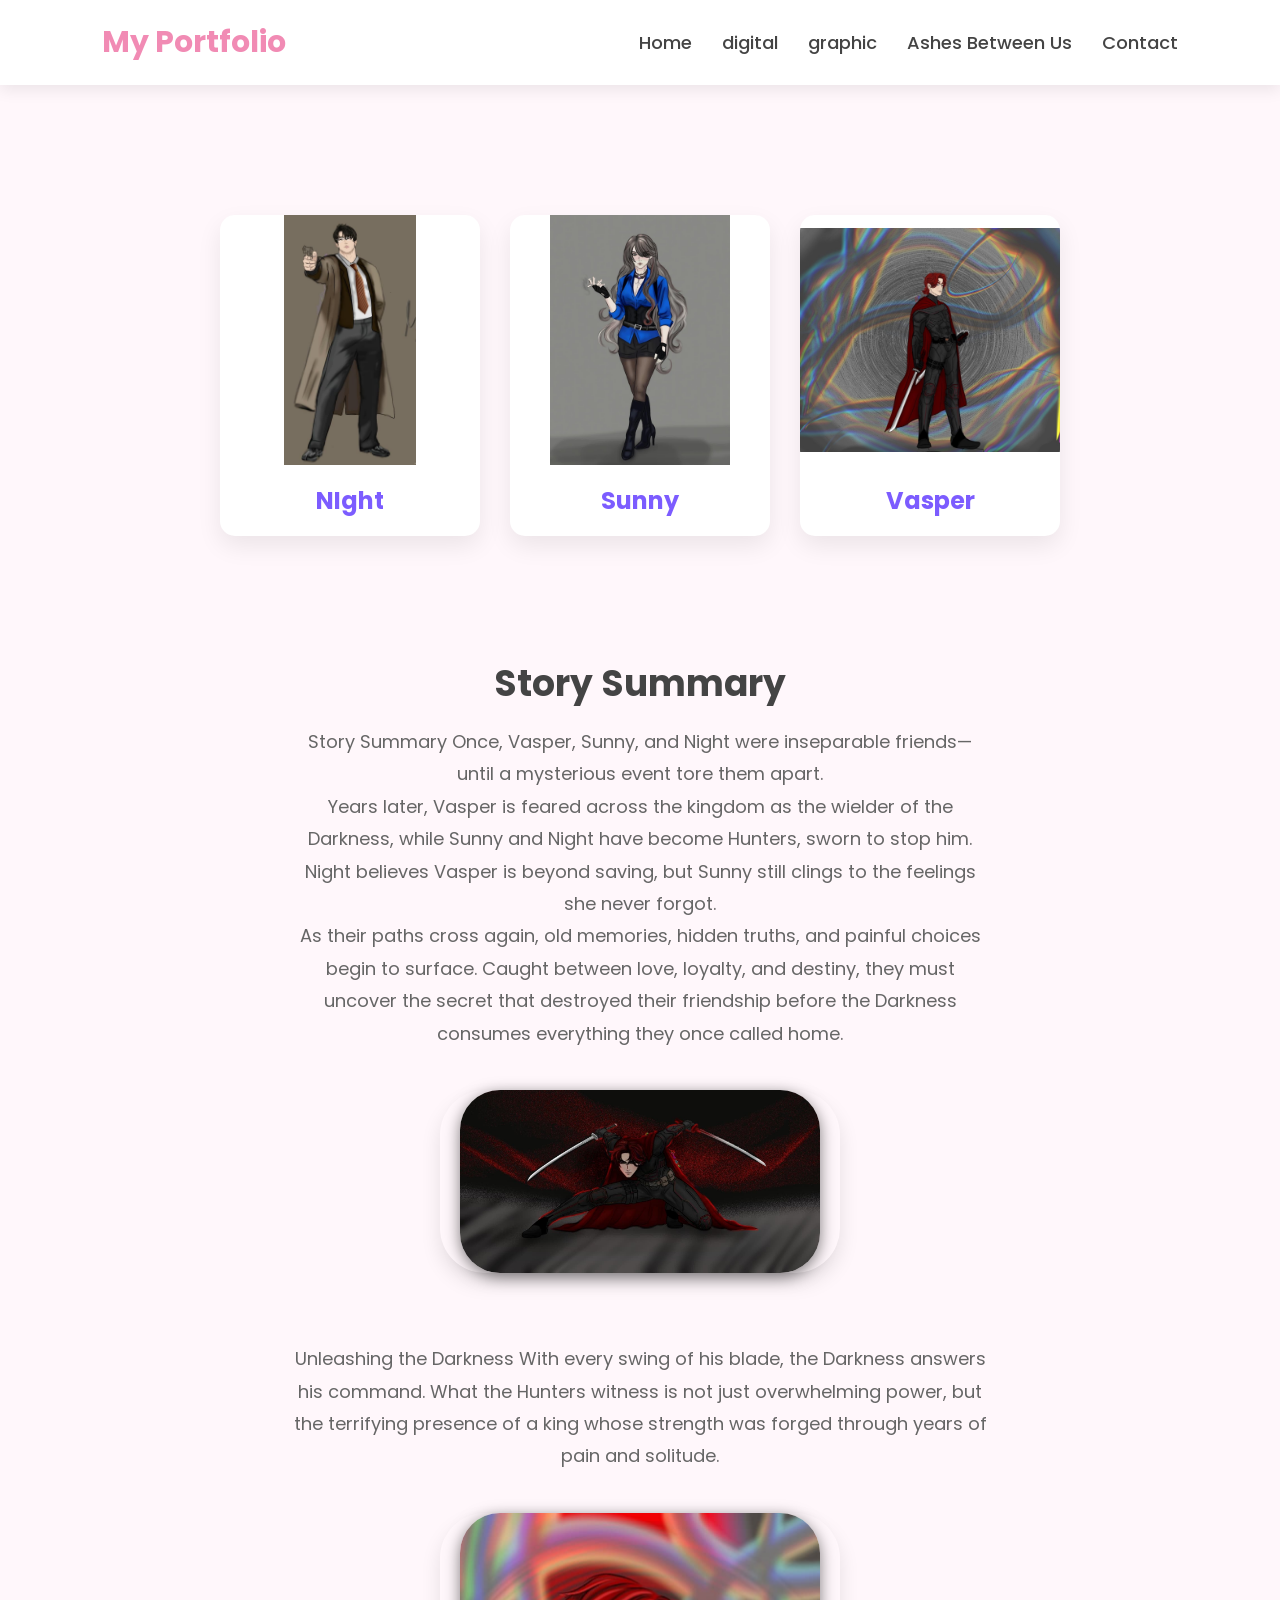
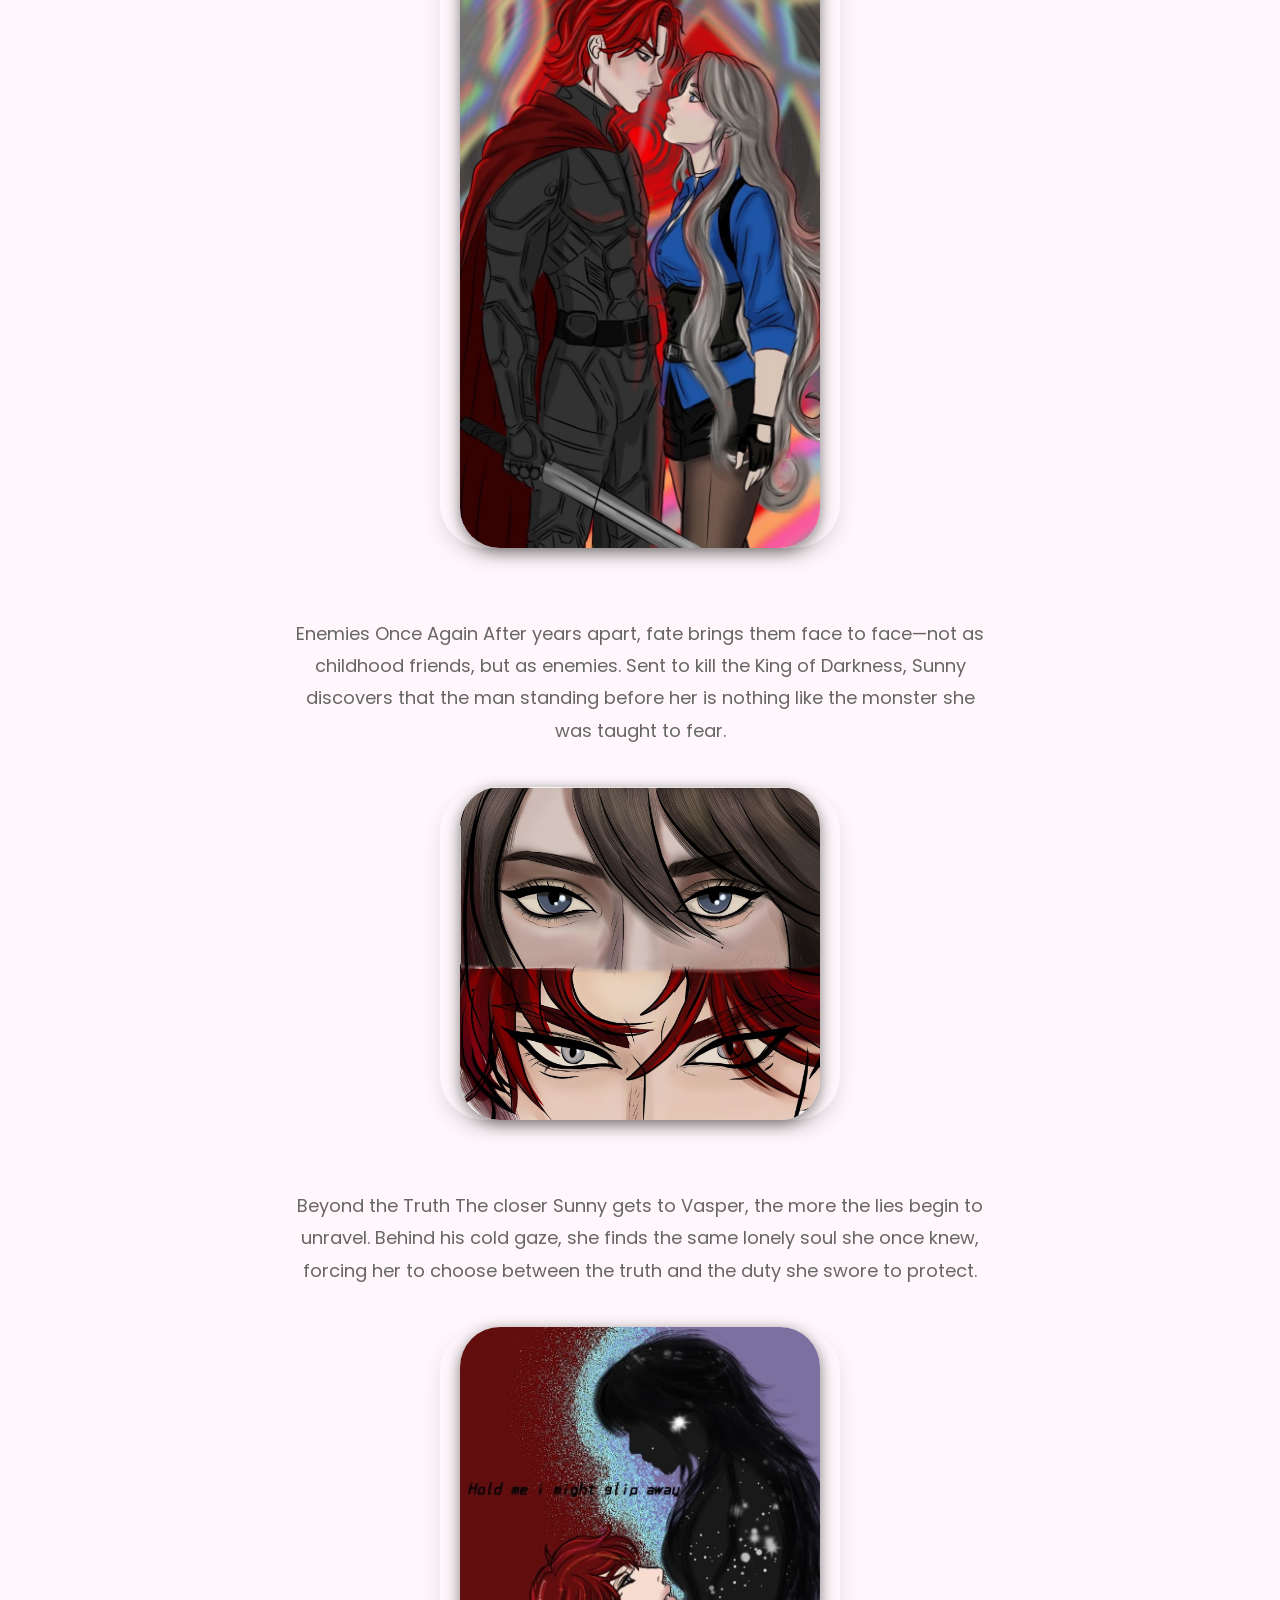
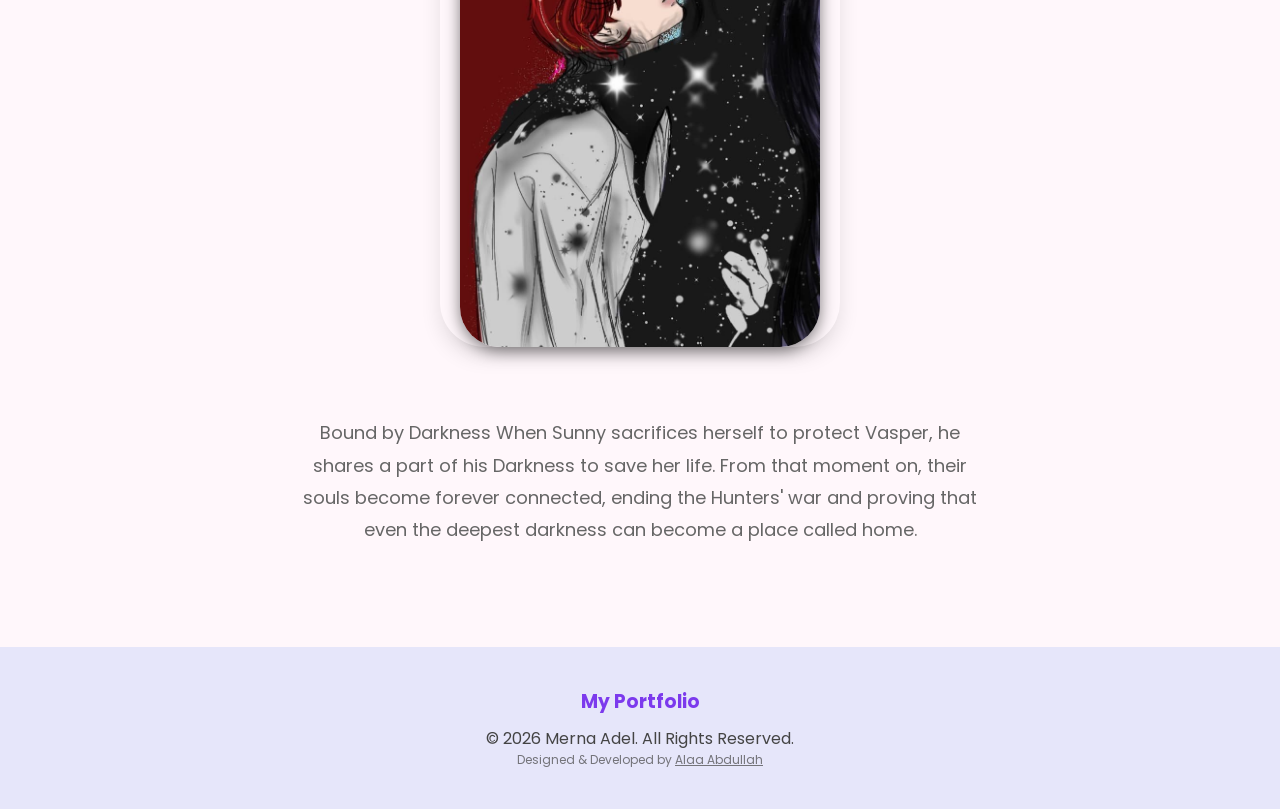
==== Ashes-Between-Us.html @ f7c8ef70 "Add files via upload" ====
<!DOCTYPE html>
<html lang="en">
<head>
<meta charset="UTF-8">
<meta name="viewport" content="width=device-width, initial-scale=1.0">
<title>Contact</title>

<link rel="stylesheet" href="style.css">
</head>
<body>

<nav class="navbar">

    <div class="logo">My Portfolio</div>

    <ul class="nav-links">
        <li><a href="index.html">Home</a></li>
        <li><a href="digital.html">digital</a></li>
        <li><a href="cgraphic.html">graphic</a></li>
        <li><a href="Ashes-Between-Us.html">Ashes Between Us</a></li>
        <li><a href="contact.html">Contact</a></li>
    </ul>

</nav>



<section class="story">

    <!-- أول 3 صور -->
  
    <div class="top-gallery">

    <div class="card">
        <img src="img/night.jpg" alt="">
        <h3>NIght</h3>
    </div>

    <div class="card">
        <img src="img/sunny.jpg" alt="">
        <h3>Sunny</h3>
    </div>

    <div class="card">
        <img src="img/vasper.jpg" alt="">
        <h3>Vasper</h3>
    </div>

</div>

</div>

    <!-- أول جزء -->
    <div class="story-content">
        <h2>Story Summary</h2>
        <p>
            Story Summary

Once, Vasper, Sunny, and Night were inseparable friends—until a mysterious event tore them apart.
        </p>
        <p>

Years later, Vasper is feared across the kingdom as the wielder of the Darkness, while Sunny and Night have become Hunters, sworn to stop him. Night believes Vasper is beyond saving, but Sunny still clings to the feelings she never forgot.

        </p>

        <p>
As their paths cross again, old memories, hidden truths, and painful choices begin to surface. Caught between love, loyalty, and destiny, they must uncover the secret that destroyed their friendship before the Darkness consumes everything they once called home.</p>
    </div>






    <div class="story-image">
        <img src="img/sief.jpg" alt="">
    </div>

    <!-- الجزء الثاني -->
    <div class="story-content">
       
        <p>
            Unleashing the Darkness
With every swing of his blade, the Darkness answers his command. What the Hunters witness is not just overwhelming power, but the terrifying presence of a king whose strength was forged through years of pain and solitude.
        </p>    
</div>

<div class="story-image">
        <img src="img/two.jpg" alt="">
    </div>

    <!-- الجزء الثاني -->
    <div class="story-content">
       
        <p>
            Enemies Once Again
After years apart, fate brings them face to face—not as childhood friends, but as enemies. Sent to kill the King of Darkness, Sunny discovers that the man standing before her is nothing like the monster she was taught to fear.
        </p>
</div>



   <div class="story-image">
        <img src="img/eyes.jpg" alt="">
    </div>

    <!-- الجزء الثاني -->
    <div class="story-content">
<p>Beyond the Truth
The closer Sunny gets to Vasper, the more the lies begin to unravel. Behind his cold gaze, she finds the same lonely soul she once knew, forcing her to choose between the truth and the duty she swore to protect.
</p>
</div>






<div class="story-image">
        <img src="img/stares.jpg" alt="">
    </div>

    <!-- الجزء الثاني -->
    <div class="story-content">
        
        <p>Bound by Darkness
When Sunny sacrifices herself to protect Vasper, he shares a part of his Darkness to save her life. From that moment on, their souls become forever connected, ending the Hunters' war and proving that even the deepest darkness can become a place called home.
        </p>
    </div>



</section>


<footer>

        <h3>My Portfolio</h3>

       <p>© 2026 Merna Adel. All Rights Reserved.</p>
<p style="font-size: 12px; opacity: 0.7;">
   Designed & Developed by <a href="https://github.com/alaaabdullah037-jpg" target="_blank" style="text-decoration: underline; color: inherit;">Alaa Abdullah</a>
</p>
    </footer>

    <script src="js/digital.js"></script>


</body>
</html>
---- style.css ----
/* Google Font */
@import url('https://fonts.googleapis.com/css2?family=Poppins:wght@300;400;500;600;700&display=swap');

*{
    margin:0;
    padding:0;
    box-sizing:border-box;
    font-family:'Poppins',sans-serif;
}

body{
    background:#f8cfe2;
    color:#444;
}

/* Navbar */

.navbar{
    display:flex;
    justify-content:space-between;
    align-items:center;
    padding:20px 8%;
    background:#E6E6FA;
    position:sticky;
    top:0;
    z-index:1000;
}

.logo{
    font-size:28px;
    font-weight:700;
    color:#8b5cf6;
}

.nav-links{
    display:flex;
    list-style:none;
    gap:25px;
}

.nav-links a{
    text-decoration:none;
    color:#555;
    font-weight:500;
    transition:.3s;
}

.nav-links a:hover{
    color:#c026d3;
}

/* Hero */

.hero{
   
    width: 100%;
    height: 400px;   /* أو 400px حسب ما تحبي */
    background-image: url("img/portfolio.jpeg");
    background-size: cover;
    background-position: center;
    background-repeat: no-repeat;
    display:flex;
    justify-content: center;
    align-items: center;
    text-align: center;
    position: relative;
}

.hero img {
    width: 100%;
    height: 350px;
    object-fit: cover;
    position: absolute;
    top: 0;
    left: 0;
    z-index: 1;
}

.hero-content h1{
    font-size:60px;
    margin-bottom:20px;
    color:#7c3aed;
}

.hero-content p{
    font-size:20px;
    max-width:700px;
    margin:auto;
    line-height:1.8;
}

.hero-btn{
    display:inline-block;
    margin-top:30px;
    padding:15px 35px;
    background:#d8b4fe;
    color:white;
    text-decoration:none;
    border-radius:30px;
    transition:.3s;
}

.hero-btn:hover{
    transform:translateY(-4px);
}

/* About */

.about{
    padding:100px 8%;
}

.about h2{
    text-align:center;
    font-size:42px;
    color:#7c3aed;
    margin-bottom:50px;
}

.about-container{
    display:flex;
    align-items:center;
    gap:50px;
    flex-wrap:wrap;
}

.about-image{
    flex:1;
}

.about-image img{
    width:100%;
    border-radius:20px;
}

.about-text{
    flex:1;
}

.about-text h3{
    font-size:32px;
    margin-bottom:20px;
}

.about-text p{
    margin-bottom:15px;
    line-height:1.8;
}

/* Featured */

.featured{
    padding:100px 8%;
    background:#faf5ff;
}

.featured h2{
    text-align:center;
    margin-bottom:50px;
    font-size:42px;
    color:#7c3aed;
}

.featured-cards{
    display:grid;
    grid-template-columns:
    repeat(auto-fit,minmax(280px,1fr));
    gap:30px;
}

.card{
    background:white;
    border-radius:20px;
    overflow:hidden;
    box-shadow:0 5px 20px rgba(0,0,0,.1);
    transition:.3s;
}

.card:hover{
    transform:translateY(-8px);
}

.card img{
    width:100%;
    height:260px;
    object-fit:cover;
}

.card h3{
    padding:15px;
    color:#7c3aed;
}

.card p{
    padding:0 15px 20px;
}

/* Footer */

footer{
    background:#E6E6FA;
    text-align:center;
    padding:40px;
}

footer h3{
    color:#7c3aed;
    margin-bottom:10px;
}

/* Responsive */

@media(max-width:768px){

    .navbar{
        flex-direction:column;
        gap:15px;
    }

    .nav-links{
        flex-wrap:wrap;
        justify-content:center;
    }

    .hero-content h1{
        font-size:40px;
    }

    .about-container{
        flex-direction:column;
    }

}




@media(max-width:768px){

    .hero{
        height: 80vh;
        padding: 20px;
    }

    .hero-content h1{
        font-size: 32px;
    }

    .hero-content p{
        font-size: 16px;
    }
}















.products-page{
    padding:80px 8%;
}

.products-page h1{
    text-align:center;
    margin-bottom:30px;
    color:#7c3aed;
}

.search-bar{
    width:100%;
    max-width:500px;
    display:block;
    margin:0 auto 40px;
    padding:15px;
    border:none;
    border-radius:30px;
    background:#f3e8ff;
    font-size:16px;
}

.products-grid{
    display:grid;
    grid-template-columns:
    repeat(auto-fit,minmax(300px,1fr));
    gap:30px;
}














.contact-page{
    padding:100px 8%;
}

.contact-page h1{
    text-align:center;
    color:#7c3aed;
    margin-bottom:40px;
}

.contact-form{
    max-width:700px;
    margin:auto;
    display:flex;
    flex-direction:column;
    gap:20px;
}

.contact-form input,
.contact-form textarea{
    padding:15px;
    border:none;
    border-radius:15px;
    background:#f3e8ff;
    font-size:16px;
}

.contact-form button{
    padding:15px;
    border:none;
    border-radius:15px;
    background:#d8b4fe;
    color:white;
    cursor:pointer;
    font-size:18px;
}

.contact-form button:hover{
    opacity:.9;
}







*{
    margin:0;
    padding:0;
    box-sizing:border-box;
    font-family:'Poppins',sans-serif;
}

body{

    background:#fff7fb;

}

/*================== NAVBAR ==================*/

.navbar{

    display:flex;
    justify-content:space-between;
    align-items:center;

    padding:20px 8%;

    background:white;

    box-shadow:0 5px 15px rgba(0,0,0,.08);

    position:sticky;

    top:0;

    z-index:1000;

}

.logo{

    font-size:30px;

    font-weight:bold;

    color:#f18bb4;

}

.nav-links{

    display:flex;

    list-style:none;

    gap:30px;

}

.nav-links a{

    text-decoration:none;

    color:#444;

    font-size:18px;

    transition:.3s;

}

.nav-links a:hover{

    color:#f18bb4;

}









/*================== PAGE ==================*/


/*================== HERO SECTION ==================*/

.hero-section {
    width: 100%;
    height: 70vh; 
    overflow: hidden; 
    position: relative;
    display: flex;
    justify-content: center;
    align-items: center;
}

.hero-image {
    width: 100%;
    height: 100% ;
    object-fit: cover; 
    display: block;
}

.products-page{

    width:90%;

    margin:auto;

    padding:50px 0;

}

.products-page h1{

    text-align:center;

    font-size:45px;

    color:#444;

    margin-bottom:30px;

}

/*================== SEARCH ==================*/

.search-bar{

    width:100%;

    max-width:500px;

    display:block;

    margin:0 auto 50px;

    padding:15px 20px;

    border:none;

    border-radius:30px;

    background:white;

    box-shadow:0 5px 15px rgba(0,0,0,.08);

    outline:none;

    font-size:17px;

}

/*================== PRODUCTS ==================*/

.products-grid{

    display:grid;

    grid-template-columns:repeat(auto-fit,minmax(320px,1fr));

    gap:35px;

}

/*================== CARD ==================*/

.product-card{

    background:white;

    border-radius:25px;

    overflow:hidden;

    box-shadow:0 10px 25px rgba(0,0,0,.08);

    transition:.4s;
    width: 250px;
    height: 400px;

}

.product-card:hover{

    transform:translateY(-10px);

}

/*================== SLIDER ==================*/

.slider{

    position:relative;

    display: flex;



    width:100%;

    height:340px;

    overflow:hidden;

}

.slide{

    width:100%;

    height:340px;

    object-fit:contain;

    display:none;

}

.slide.active{

    display:block;

}

/*================== ARROWS ==================*/

.prev,

.next{

    position:absolute;

    top:50%;

    transform:translateY(-50%);

    width:45px;

    height:45px;

    border:none;

    border-radius:50%;

    background:rgba(255,255,255,.8);

    cursor:pointer;

    font-size:25px;

    transition:.3s;

    z-index:10;

}

.prev{

    left:15px;

}

.next{

    right:15px;

}

.prev:hover,

.next:hover{

    background:#f18bb4;

    color:white;

}

/*================== TEXT ==================*/

.product-card h3{

    text-align:center;

    margin-top:25px;

    color:#444;

    font-size:28px;

}

.product-card p{

    text-align:center;

    padding:15px 25px;

    color:#888;

    line-height:1.7;

    font-size:15px;

}

/*================== BUTTON ==================*/

.buy-btn{

    display:block;

    margin:20px auto 30px;

    padding:13px 35px;

    border:none;

    background:#f5b5c6;

    color:white;

    border-radius:30px;

    cursor:pointer;

    transition:.3s;

}

.buy-btn:hover{

    background:#ec7fa7;

    transform:scale(1.05);

}

/*================== RESPONSIVE ==================*/

@media(max-width:768px){

.navbar{

    flex-direction:column;

    gap:20px;

}

.nav-links{

    flex-wrap:wrap;

    justify-content:center;

    gap:15px;

}

.products-page h1{

    font-size:35px;

}

.slider{

    height:280px;

}

.slide{

    height:280px;

}

}










/*================== graphic ==================*/

.hero{
    width:100%;
    height:70vh;
    display:flex;
    flex-direction:column;
    justify-content:center;
    align-items:center;
    background:linear-gradient(135deg,#fdf7ff,#e8d7ff,#d7c0ff);
    text-align:center;
}

.name{
    font-family:'Great Vibes', cursive;
    font-size:70px;
    color:#9b4d96;
    margin:0;
}

.title{
    font-family:'Cinzel', serif;
    font-size:80px;
    letter-spacing:8px;
    color:#4b3b68;
    margin:0;
    text-transform:uppercase;
}

.subtitle{
    font-family:'Poppins', sans-serif;
    font-size:22px;
    color:#666;
    letter-spacing:2px;
    margin-top:15px;
}

.search-bar{

    width:100%;

    max-width:500px;

    display:block;

    margin:0 auto 50px;

    padding:15px 20px;

    border:none;

    border-radius:30px;

    background:white;

    box-shadow:0 5px 15px rgba(0,0,0,.08);

    outline:none;

    font-size:17px;
}



.gallery{
    display:grid;
    grid-template-columns:repeat(auto-fit,minmax(280px,1fr));
    gap:30px;
    padding:50px;
}

.card{
    overflow:hidden;
    border-radius:20px;
    background:#fff;
    box-shadow:0 5px 20px rgba(0,0,0,0.1);
}

.card img{
    width:100%;
    height:380px;
    object-fit:cover;
    transition:0.5s;
}

.card:hover img{
    transform:scale(1.08);
}







/*================== story ==================*/

.story{
    max-width:1100px;
    margin:auto;
    padding:60px 20px;
}

/* أول 3 صور */
.top-gallery{
    display:grid;
    grid-template-columns:repeat(3,260px);
    justify-content: center;
    gap:30px;
    margin:70px auto 120px;
}

.top-gallery img{
    width:100%;
    height:300px;
    object-fit:cover;
    border-radius:15px;
}

.card{
    width: 100%;
    border-radius: 15px;
    overflow: hidden;
    position: relative;
    background: white;
    box-shadow: 0 10px 25px rgba(0,0,0,.08);
    transition: .3s;
}

.card h3{
    text-align: center;
    padding: 18px;
    font-size: 24px;
    font-weight: 700;
    color: #7c5cff;
}

.card img{
    width: 100%;
    height: 250px;
    object-fit: contain;
    object-position: center;
    border-radius: inherit;
    display: block;
}

/* الكلام */
.story-content{
    text-align:center;
    max-width:700px;
    margin:20px auto 40px;
}

.story-content h2{
    font-size:36px;
    margin-bottom:15px;
}

.story-content p{
    font-size:18px;
    line-height:1.8;
    color:#666;
}

/* الصور الكبيرة */
.story-image {
    display: block;
    justify-content: center; 
    align-items: center; 
    width: 100%; 
    max-width: 400px;
    height: auto; 
    margin: 0 auto 70px;
    padding: 0 20px; 
    box-sizing: border-box; 
    border-radius: 45px;
    box-shadow: 0 10px 20px rgba(0,0,0,.1);
}

.story-image img{
    width:100%;
    height:auto;
    object-fit:contain;
    max-height: 85vh;
    border-radius:40px;
    box-shadow: 0 4px 15px rgba(0,0,0,0.5);
    display: block;
}




@media (max-width:768px){

    .gallery{
        grid-template-columns:1fr;
    }

    .gallery img{
        height:250px;
    }

    .story-image img{
        height:320px;
    }

    .story-content h2{
        font-size:28px;
    }

    .story-content p{
        font-size:16px;
    }

}
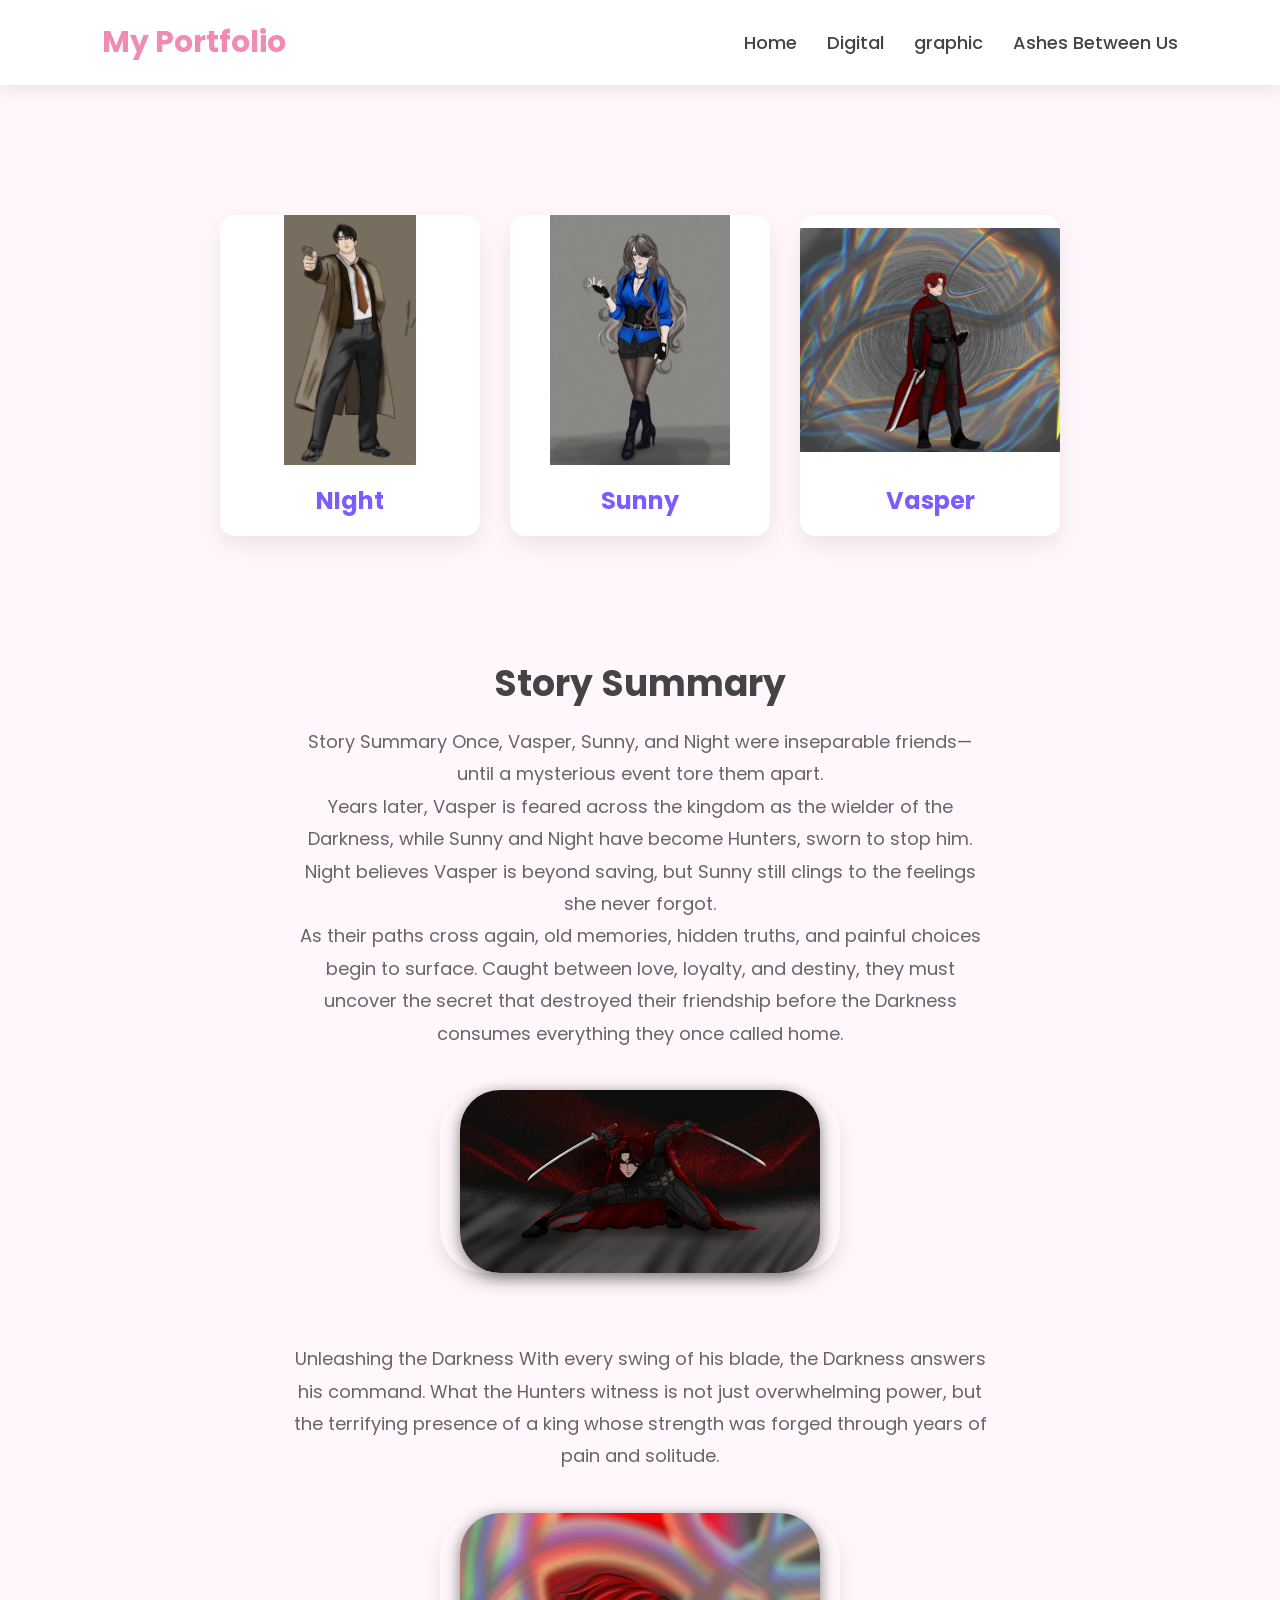
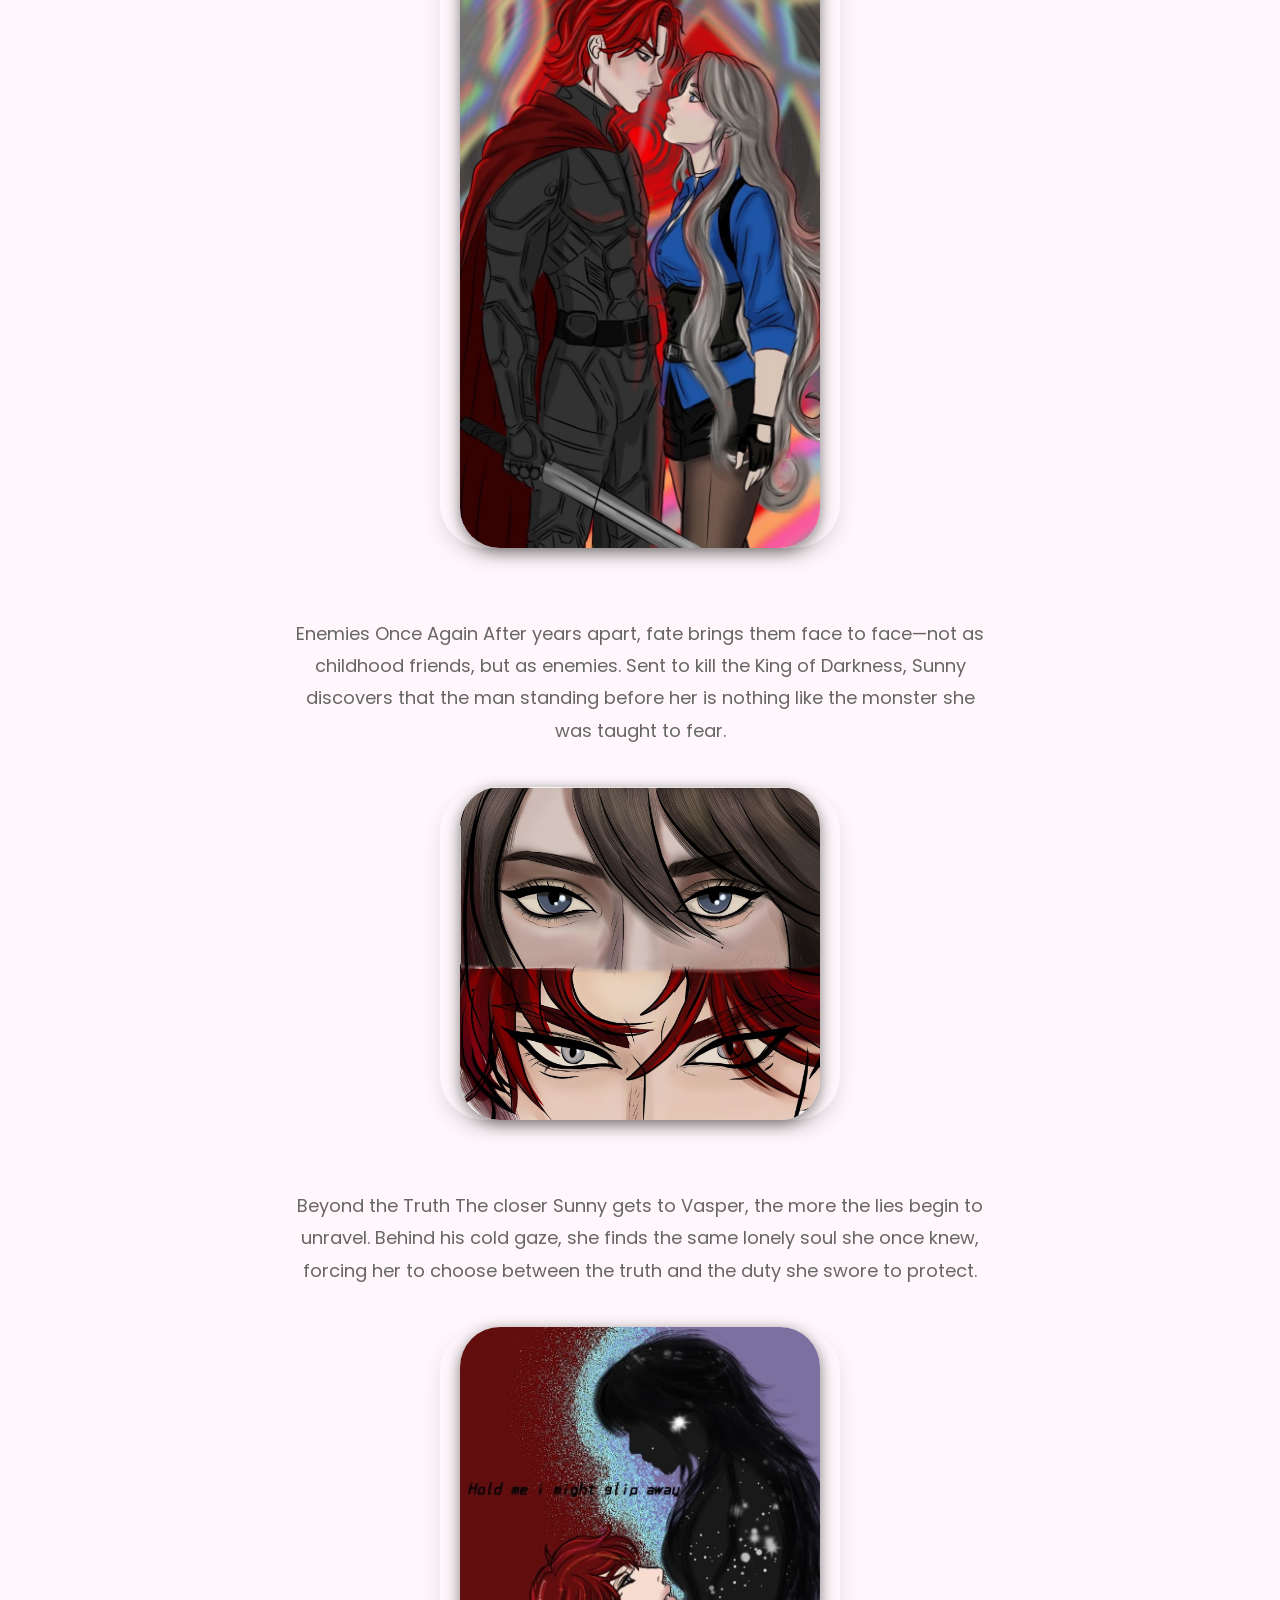
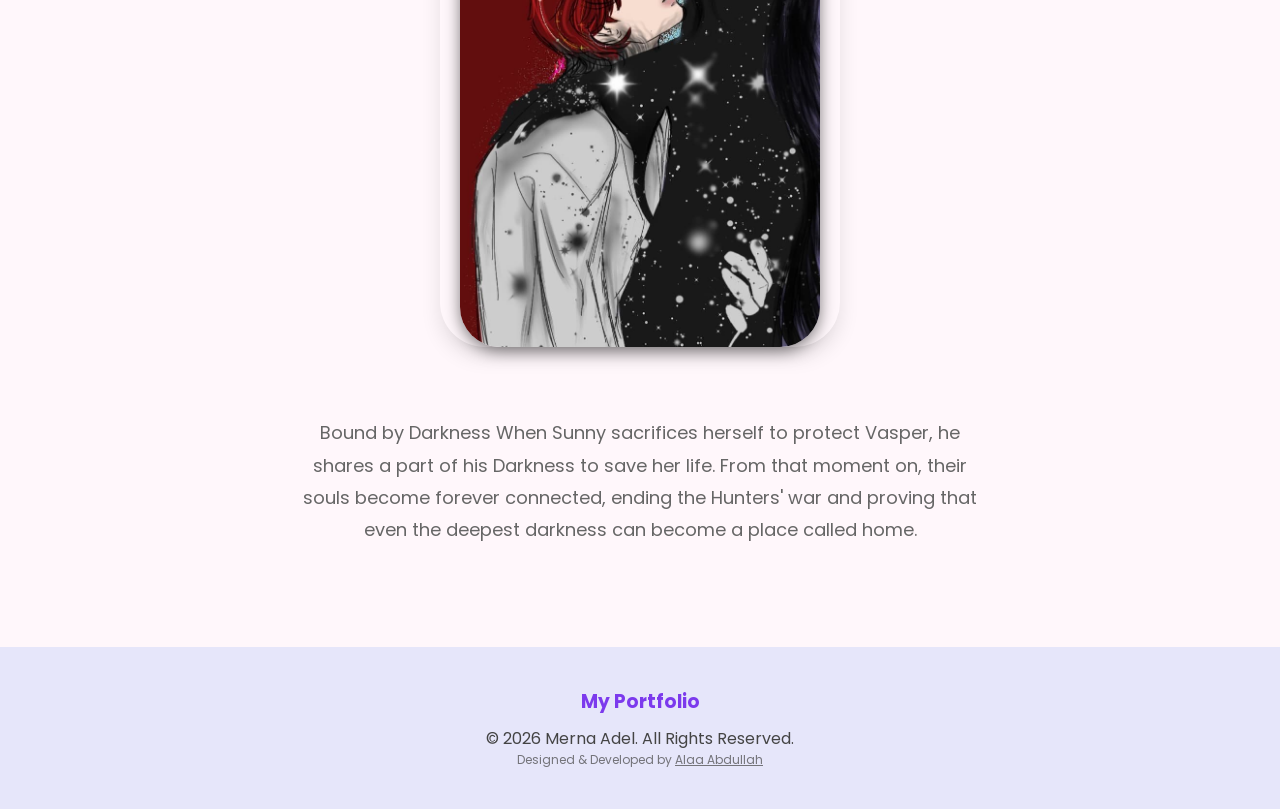
==== commit 24028f78: "Add files via upload" ====
--- a/Ashes-Between-Us.html
+++ b/Ashes-Between-Us.html
@@ -15,10 +15,10 @@
 
     <ul class="nav-links">
         <li><a href="index.html">Home</a></li>
-        <li><a href="digital.html">digital</a></li>
+        <li><a href="digital.html">Digital</a></li>
         <li><a href="cgraphic.html">graphic</a></li>
         <li><a href="Ashes-Between-Us.html">Ashes Between Us</a></li>
-        <li><a href="contact.html">Contact</a></li>
+        
     </ul>
 
 </nav>
@@ -144,7 +144,7 @@
 </p>
     </footer>
 
-    <script src="js/digital.js"></script>
+    <script src="digital.js"></script>
 
 
 </body>
--- a/style.css
+++ b/style.css
@@ -107,7 +107,7 @@
 /* About */
 
 .about{
-    padding:100px 8%;
+    padding:40px 5%;
 }
 
 .about h2{
@@ -120,8 +120,10 @@
 .about-container{
     display:flex;
     align-items:center;
-    gap:50px;
+    justify-content: center;
+    gap:20px;
     flex-wrap:wrap;
+    width: 100%;
 }
 
 .about-image{
@@ -661,6 +663,36 @@
 
 }
 
+
+
+
+
+/* الحاوية أو الكارت الخاص بالصورة */
+.product-card {
+    background-color: #f9f9f9; /* خلفية هادئة وقريبة من الأبيض */
+    border-radius: 16px;       /* حواف ناعمة جداً للكارت */
+    box-shadow: 0 4px 15px rgba(0, 0, 0, 0.05); /* ظل خفيف وغير مزعج يعطي عمق احترافي */
+    padding: 10px;             /* مسافة داخلية صغيرة لحماية أبعاد الصورة */
+    display: flex;
+    justify-content: center;
+    align-items: center;
+    overflow: hidden;          /* يضمن عدم خروج أي شيء عن الحواف الناعمة */
+}
+
+/* تنسيق الصورة نفسها بداخل الكارت */
+.product-card img {
+    width: 100%;
+    height: auto;
+    max-height: 400px;         /* يمكنك التحكم في أقصى ارتفاع مناسب لتصميمك */
+    object-fit: contain;       /* السحر هنا: يعرض الصورة كاملة تماماً بدون أي قص */
+    border-radius: 12px;       /* يعطي حواف ناعمة للصورة نفسها لتتماشى مع الكارت */
+    transition: transform 0.3s ease; /* تأثير ناعم عند مرور الماوس */
+}
+
+/* حركة احترافية تفاعلية عند مرور الماوس (Hover) */
+.product-card:hover img {
+    transform: scale(1.02);    /* تكبير بسيط جداً يعطي إيحاء بالفخامة */
+}
 /*================== BUTTON ==================*/
 
 .buy-btn{
@@ -833,6 +865,19 @@
     transform:scale(1.08);
 }
 
+
+@media (max-width: 768px) {
+  .story-summary-section {
+    width: 100%;
+    padding: 0 20px; /* يعطي مساحة أمان يمين وشمال */
+    box-sizing: border-box; /* يضمن إن الـ padding ما يزودش حجم العنصر */
+  }
+
+  .story-summary-section p {
+    white-space: normal; /* يجبر النص ينزل سطر جديد */
+    word-break: break-word;
+  }
+}
 
 
 
@@ -933,29 +978,65 @@
     display: block;
 }
 
-
-
-
-@media (max-width:768px){
-
-    .gallery{
-        grid-template-columns:1fr;
-    }
-
-    .gallery img{
-        height:250px;
-    }
-
-    .story-image img{
-        height:320px;
-    }
-
-    .story-content h2{
-        font-size:28px;
-    }
-
-    .story-content p{
-        font-size:16px;
-    }
-
+/* كود شامل لإصلاح شاشات الموبايل في كل الصفحات */
+@media (max-width: 768px) {
+  
+  /* 1. حل مشكلة الصور الكبيرة والبنرات اللي بتطرد الكلام برة الشاشة */
+  img, .hero-section, .banner, [class*="banner"], [class*="hero"] { 
+    max-width: 100% !important;
+    height: auto !important;
+    box-sizing: border-box;
+  }
+
+  /* 2. تصغير الخطوط الكبيرة جداً (زي كلمة GRAPHIC) عشان متخرجش برة الشاشة */
+  h1, h2, .main-title, [class*="title"], [class*="text"] { 
+    font-size: 26px !important; 
+    word-wrap: break-word !important;
+    overflow-wrap: break-word !important;
+    white-space: normal !important;
+  }
+
+  /* 3. تظبيط السلايدر والكروت عشان الكارت الشمال يرجع يظهر والكلام مياكلش */
+  .slider-container, [class*="slider"], [class*="container"] {
+    overflow-x: auto !important; 
+    display: flex !important;
+    justify-content: flex-start !important;
+    padding: 0 10px !important;
+    box-sizing: border-box !important;
+  }
+
+  .card, [class*="card"] {
+    flex: 0 0 70% !important;
+    min-width: 70% !important; /* يجبر الكارت يظهر كامل في نص الشاشة */
+    margin: 0 5px !important;
+    scroll-snap-align: center;
+
+  }
+
+  /* 4. حل مشكلة نصوص الـ Story Summary عشان تنزل سطر جديد */
+  p, .story-summary-section, [class*="summary"] {
+    white-space: normal !important;
+    word-break: break-word !important;
+  }
+
+  /* تنسيق الصور داخل كروت الموبايل لضمان عدم القص */
+.product-card img, .card img {
+    max-height: 200px !important;
+    object-fit: contain !important;
+    border-radius: 12px !important;
+}
+}
+
+@media (max-width: 768px) {
+  /* لجعل جميع الصور مرنة ولا تخرج عن الشاشة */
+  img, .hero-section, .banner { 
+    max-width: 100%;
+    height: auto;
+  }
+
+  /* تصغير حجم الخطوط الكبيرة اللي مسببة اختفاء الكلام */
+  h1, .hero-text, .graphic-title { 
+    font-size: 24px ; 
+    word-wrap: break-word; 
+  }
 }
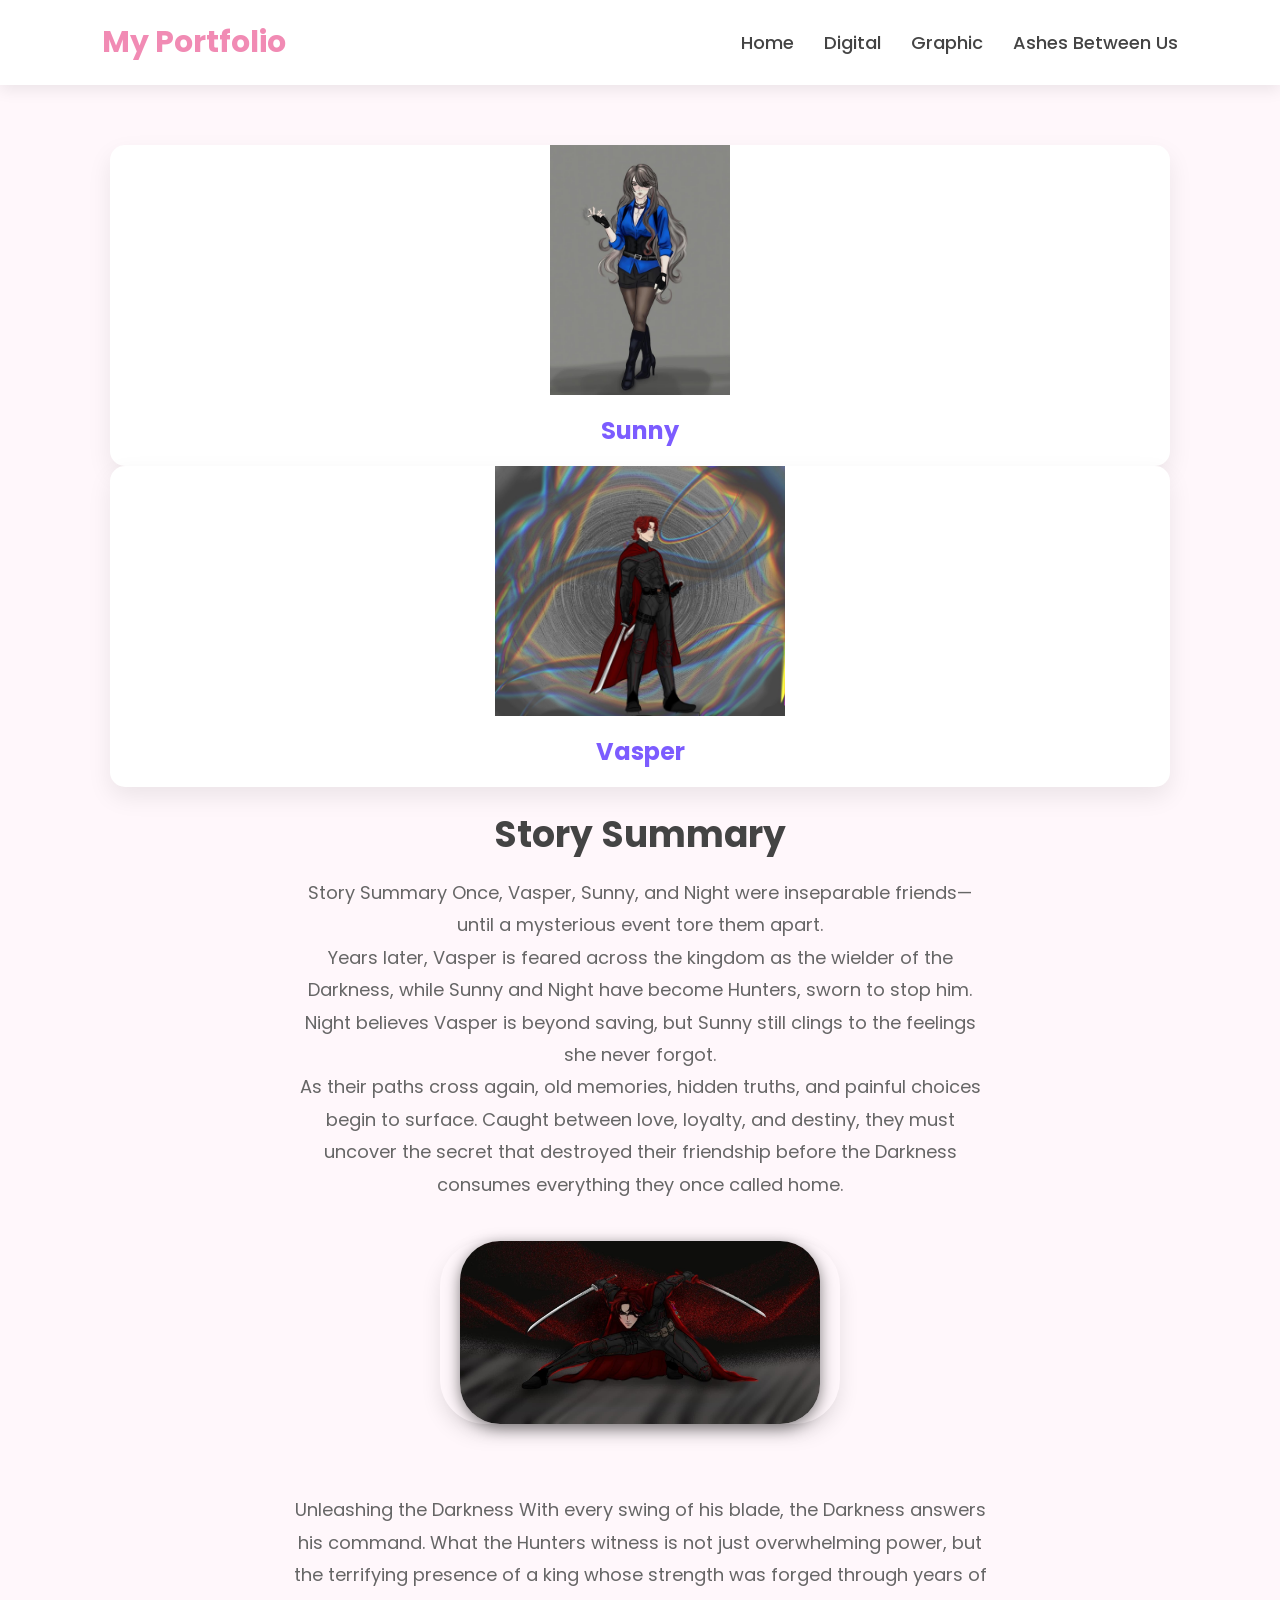
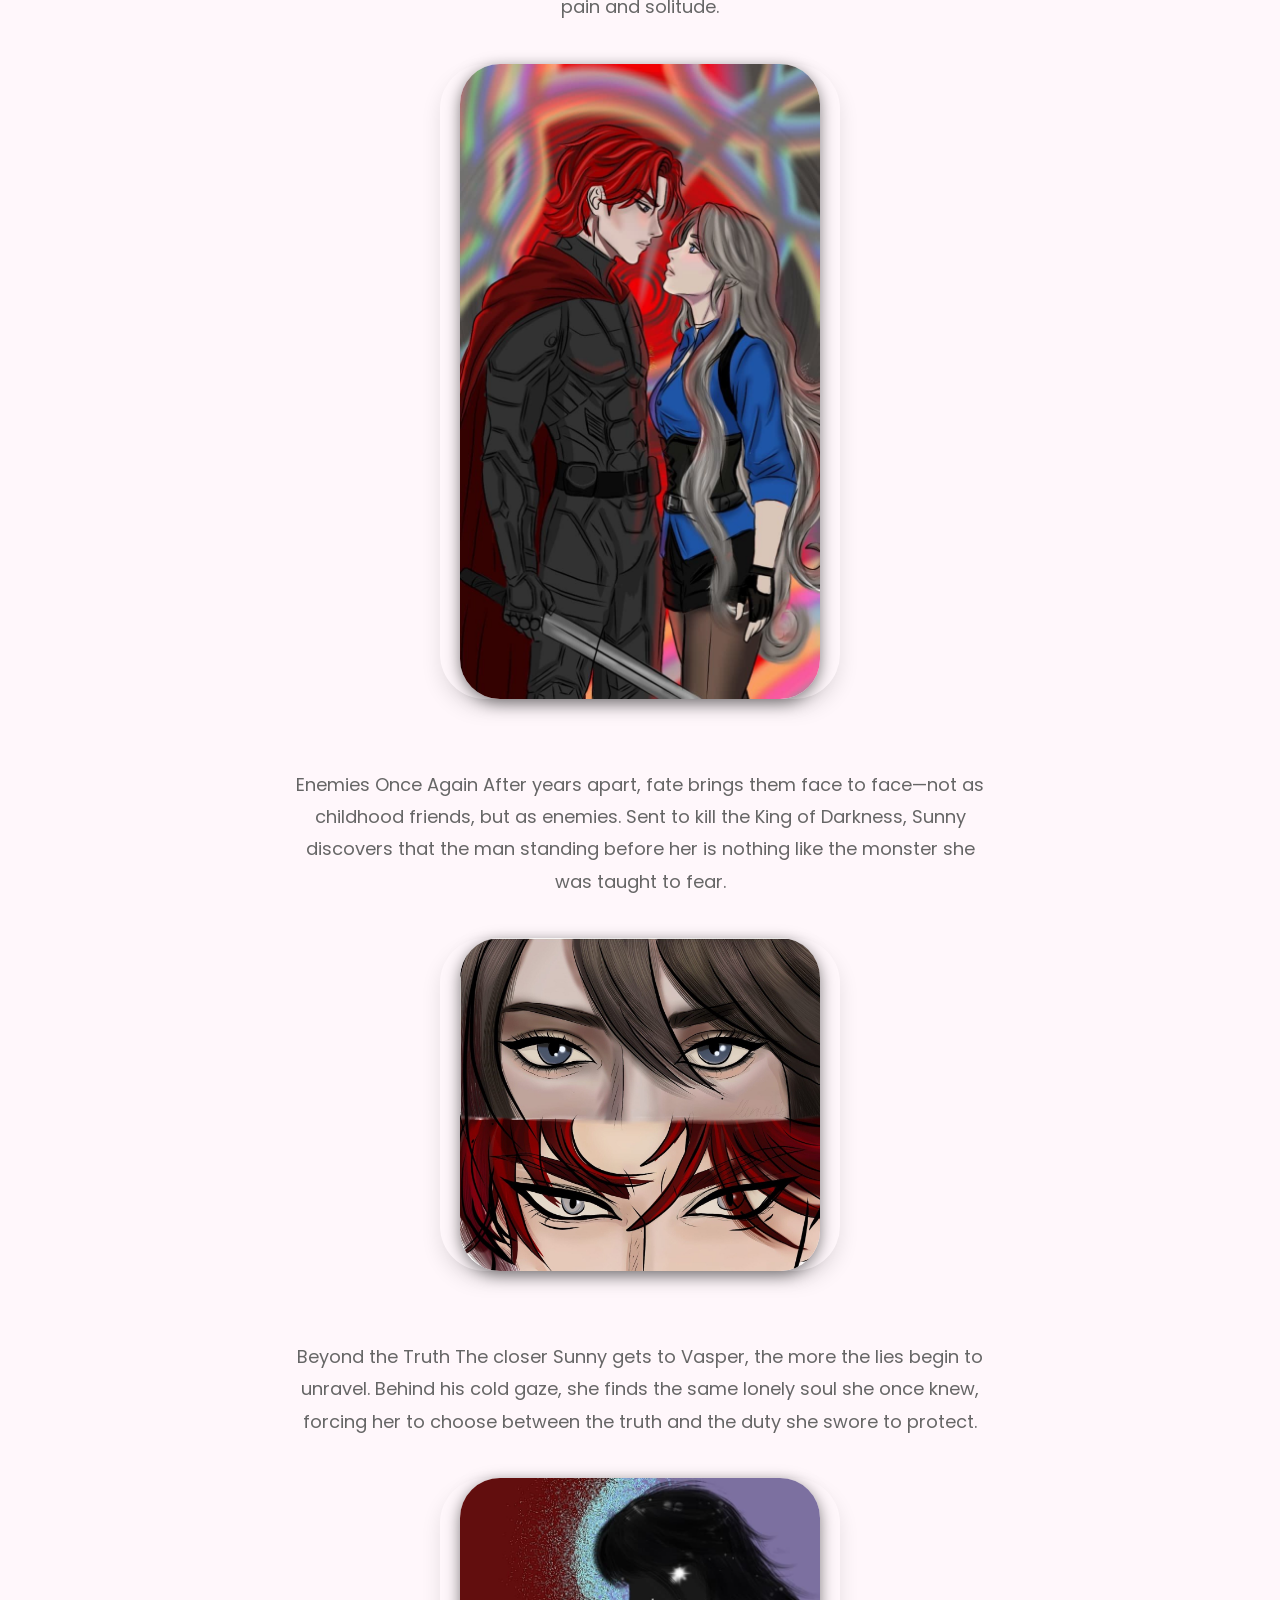
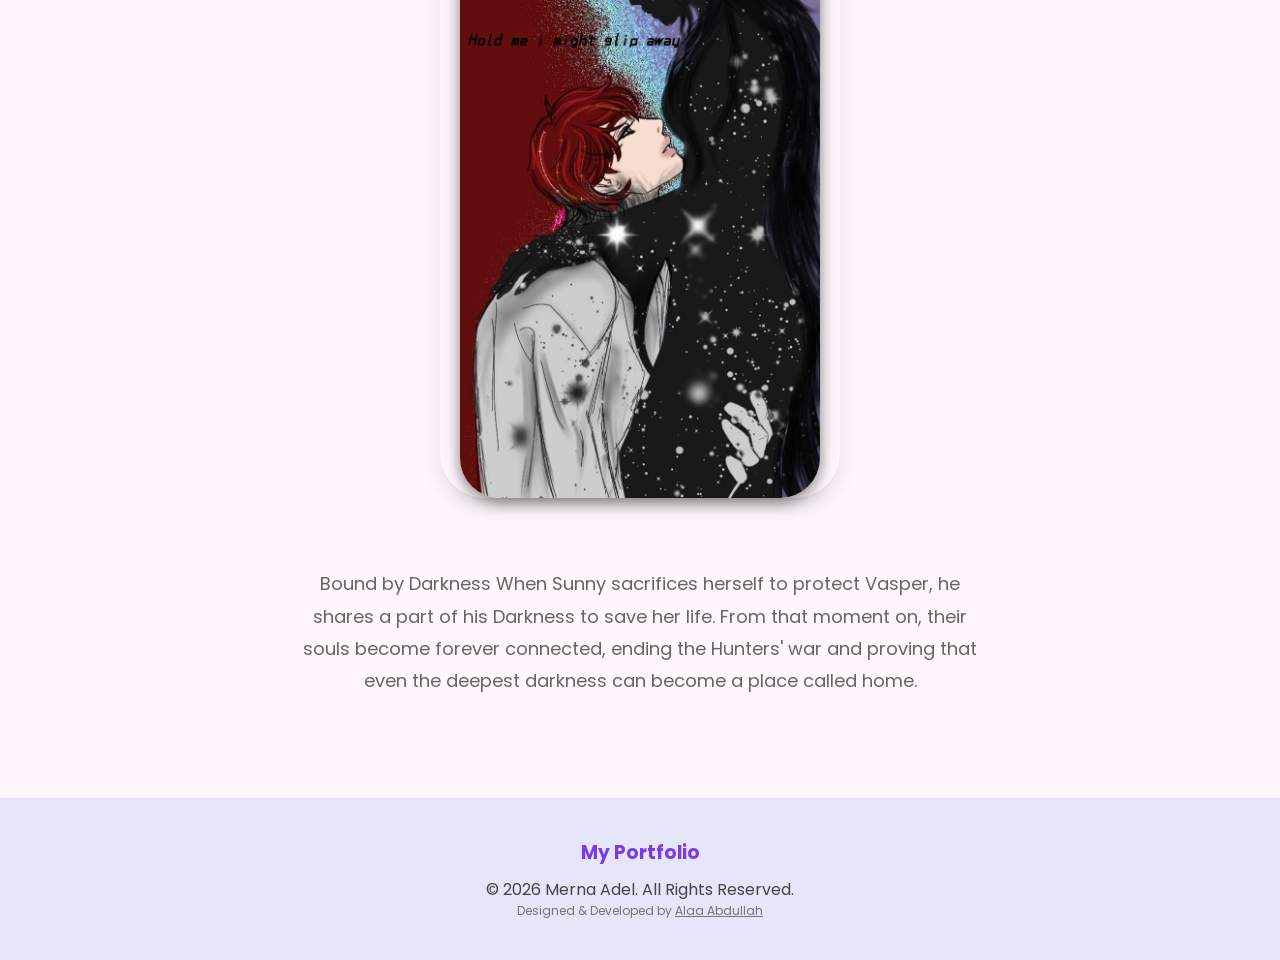
==== commit 07818e54: "Add files via upload" ====
--- a/Ashes-Between-Us.html
+++ b/Ashes-Between-Us.html
@@ -16,7 +16,7 @@
     <ul class="nav-links">
         <li><a href="index.html">Home</a></li>
         <li><a href="digital.html">Digital</a></li>
-        <li><a href="cgraphic.html">graphic</a></li>
+        <li><a href="cgraphic.html">Graphic</a></li>
         <li><a href="Ashes-Between-Us.html">Ashes Between Us</a></li>
         
     </ul>
@@ -29,12 +29,7 @@
 
     <!-- أول 3 صور -->
   
-    <div class="top-gallery">
-
-    <div class="card">
-        <img src="img/night.jpg" alt="">
-        <h3>NIght</h3>
-    </div>
+   
 
     <div class="card">
         <img src="img/sunny.jpg" alt="">
--- a/style.css
+++ b/style.css
@@ -1039,4 +1039,58 @@
     font-size: 24px ; 
     word-wrap: break-word; 
   }
+}
+
+
+
+
+
+
+
+/* الأبعاد الأساسية للموبايل والشاشات الصغيرة */
+.about {
+    padding: 40px 5%; /* مساحة مناسبة للموبايل */
+}
+
+.about-container {
+    display: flex;
+    flex-direction: column; /* تحت بعض في الموبايل عشان ميتداخلوش */
+    align-items: center;
+    justify-content: center;
+    gap: 30px; 
+    width: 100%;
+}
+
+.about-image, .about-text {
+    width: 100%;
+    max-width: 100%;
+}
+
+.about-image img {
+    width: 100%;
+    height: auto;
+    object-fit: contain;
+    border-radius: 20px;
+}
+
+/* 🖥️ الشاشات الكبيرة واللاب توب (ترجع زي ما كانت واحسن) */
+@media (min-width: 768px) {
+    .about {
+        padding: 100px 8%; /* يرجع الـ padding الأصلي بتاع اللاب توب */
+    }
+
+    .about-container {
+        flex-direction: row; /* يرجعوا جمب بعض فوراً على اللاب توب */
+        align-items: center;
+        justify-content: space-between;
+        gap: 50px; /* المسافة الأصلية المريحة بين العناصر */
+    }
+
+    .about-image {
+        flex: 1; /* تاخد مساحتها المتساوية */
+    }
+
+    .about-text {
+        flex: 1; /* ياخد مساحته المتساوية */
+    }
 }
